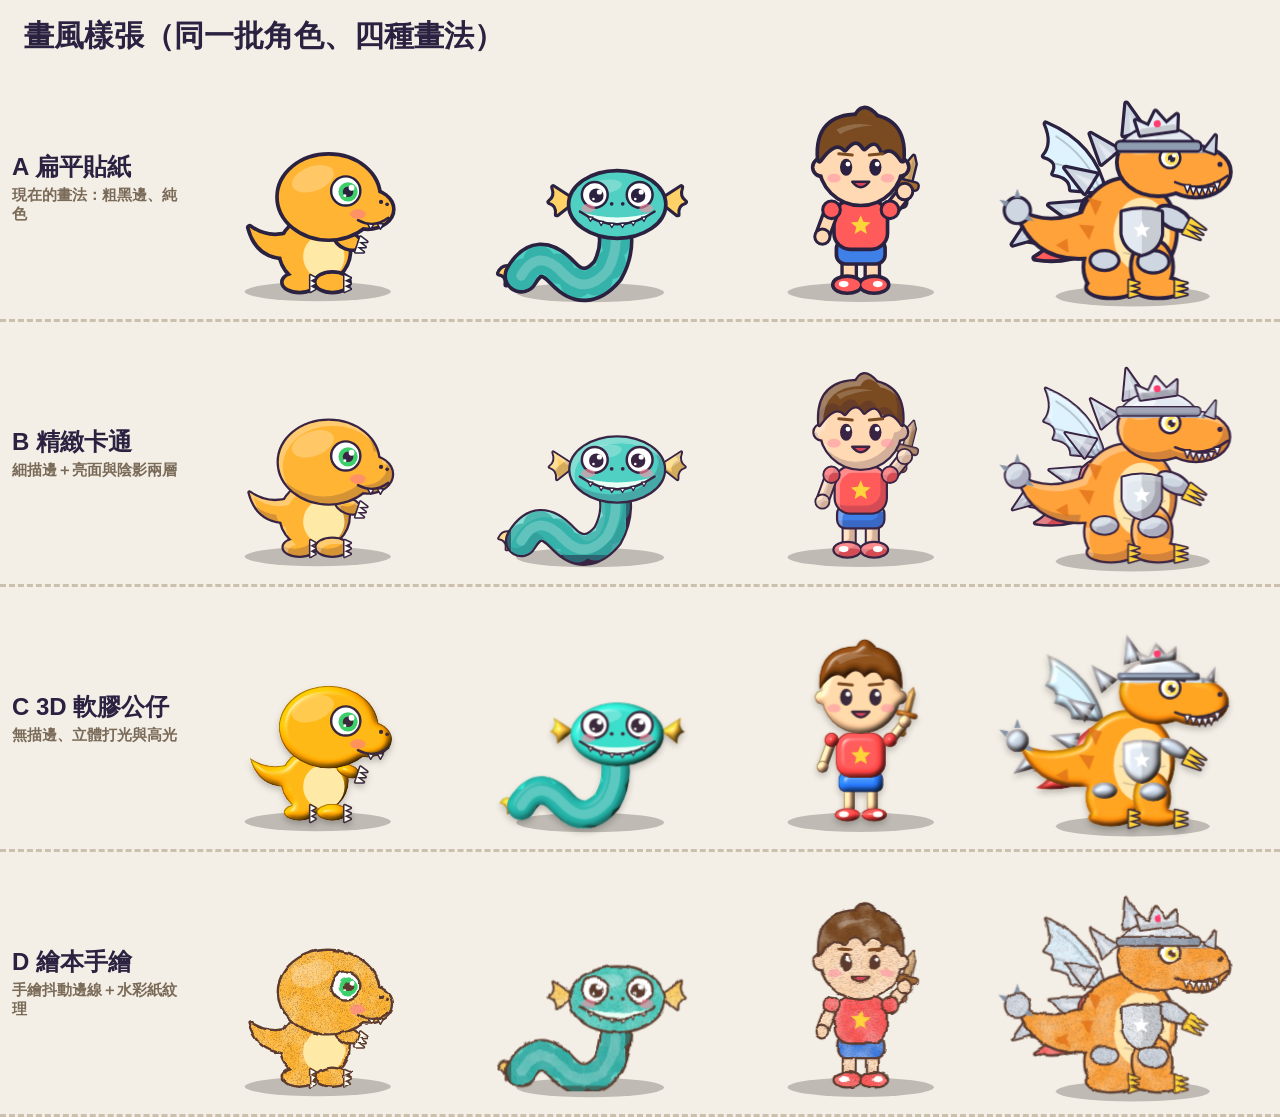
==== samples.html @ f45930a7 "設定：拿掉題型測試入口（只留 ?demo 網址），新增年級下拉選單 Co-Authored-By: Claude Fable 5.2 <noreply@anthropic.com>" ====
<!doctype html>
<html lang="zh-Hant">
<head>
<meta charset="UTF-8" />
<title>畫風樣張</title>
<link rel="stylesheet" href="css/style.css?v=22" />
<style>
  html, body { overflow: auto; background: #f4efe6; height: auto; }
  h1 { font-size: 30px; padding: 16px 24px 0; }
  .row { display: grid; grid-template-columns: 170px repeat(4, 1fr); align-items: center; border-bottom: 3px dashed #cbbfae; padding: 6px 12px; }
  .row h2 { font-size: 24px; line-height: 1.25; } .row h2 small { display: block; font-size: 15px; font-weight: 600; color: #7a6a58; margin-top: 4px; }
  .cell { height: 250px; position: relative; }
  .row.dark { background: linear-gradient(#7ec8ff, #c9efb0); }
  body.one h1 { display: none; }
  body.one .row { display: grid; grid-template-columns: 1fr 1fr; border: none; padding: 0 10px; background: linear-gradient(#bfe6ff 0, #e9f7d8 70%, #cfe9b0 100%); }
  body.one .row h2 { grid-column: 1 / 3; font-size: 34px; padding: 14px 10px 0; } body.one .row h2 small { font-size: 20px; display: inline; margin-left: 12px; }
  body.one .cell { height: 370px; }
</style>
</head>
<body>
<h1>畫風樣張（同一批角色、四種畫法）</h1>
<div id="out"></div>
<script type="module">
import { charSVG, setArtStyle, monsterSVG, MONSTERS } from './js/characters.js?v=22';
const only = new URLSearchParams(location.search).get('s');
if (only) document.body.classList.add('one');
const styles = [
  ['flat', 'A 扁平貼紙', '現在的畫法：粗黑邊、純色'],
  ['cel', 'B 精緻卡通', '細描邊＋亮面與陰影兩層'],
  ['toy', 'C 3D 軟膠公仔', '無描邊、立體打光與高光'],
  ['book', 'D 繪本手繪', '手繪抖動邊線＋水彩紙紋理'],
].filter((x) => !only || x[0] === only);
const up = { armor: 2, crown: 2, wings: 2, cape: 1, weapon: 2 };
let h = '';
for (const [id, name, desc] of styles) {
  setArtStyle(id);
  h += `<div class="row"><h2>${name}<small>${desc}</small></h2>` +
    `<div class="cell">${charSVG('dino', { level: 1, up: {} }, { fit: true })}</div>` +
    `<div class="cell">${charSVG('sea', { level: 1, up: {} }, { fit: true })}</div>` +
    `<div class="cell">${charSVG('boy', { level: 1, up: {} }, { fit: true })}</div>` +
    `<div class="cell">${charSVG('dino', { level: 10, up }, { fit: true })}</div></div>`;
}
setArtStyle('flat');
document.getElementById('out').innerHTML = h;
</script>
</body>
</html>
---- css/style.css ----
:root { --ink: #2b2140; --orange: #ff9f1c; --green: #2ec27e; --blue: #3f8cff; --cream: #fff8ea; }
* { box-sizing: border-box; margin: 0; padding: 0; touch-action: manipulation; -webkit-touch-callout: none; -webkit-user-select: none; user-select: none; -webkit-tap-highlight-color: transparent; }
html, body { width: 100%; height: 100%; overflow: hidden; background: radial-gradient(circle at 50% 40%, #3a2a78, #150d33); font-family: 'Fredoka', 'Noto Sans TC', 'PingFang TC', 'Microsoft JhengHei', sans-serif; font-weight: 700; color: var(--ink); }
button { font: inherit; color: inherit; border: none; background: none; cursor: pointer; }
#stage { position: absolute; left: 50%; top: 50%; width: 1024px; height: 768px; overflow: hidden; transform-origin: center; background: #222; box-shadow: 0 0 60px rgba(0, 0, 0, .5); }
.bg { position: absolute; inset: 0; }
.bg.dim::after { content: ''; position: absolute; inset: 0; background: rgba(255, 255, 255, .42); backdrop-filter: blur(3px); -webkit-backdrop-filter: blur(3px); }
.bg.dim2::after { content: ''; position: absolute; inset: 0; background: rgba(27, 17, 64, .72); }
.scene-svg { width: 100%; height: 100%; display: block; }
.scene-img { width: 100%; height: 100%; display: block; object-fit: cover; pointer-events: none; }
/* 圖片小圖示：題目裡的東西、關卡圖示、升級卡圖示 */
.pic, .ico { display: block; width: 100%; height: 100%; object-fit: contain; pointer-events: none; }
/* 圓框、方框裡的圖示要給固定大小，否則瘦高的圖（長高箭頭、氣球、冰淇淋）會撐出框外 */
.badge .ico { width: 42px; height: 42px; }
.sdot .pic { width: 42px; height: 42px; }
.pic.inl { display: inline-block; width: auto; height: 1.35em; vertical-align: -.32em; margin: 0 3px; }
.char-svg { width: 100%; height: 100%; display: block; overflow: visible; }

/* ---------- 通用按鈕 ---------- */
.bigbtn { position: absolute; left: 50%; bottom: 28px; transform: translateX(-50%); font-size: 40px; font-weight: 900; padding: 14px 54px 18px; color: #fff; text-shadow: 0 3px 0 rgba(0, 0, 0, .25); background: linear-gradient(#ffc247, #ff8a00); border: 5px solid var(--ink); border-radius: 32px; box-shadow: 0 9px 0 var(--ink), 0 16px 24px rgba(0, 0, 0, .25); white-space: nowrap; animation: btnpulse 1.4s ease-in-out infinite; }
.bigbtn:active { transform: translateX(-50%) translateY(7px); box-shadow: 0 2px 0 var(--ink); animation: none; }
.bigbtn.gold { background: linear-gradient(#fff27a, #ffb300); color: #7a4a00; text-shadow: 0 2px 0 rgba(255, 255, 255, .6); }
.bigbtn:disabled { filter: grayscale(.6); animation: none; }
@keyframes btnpulse { 50% { transform: translateX(-50%) scale(1.05); } }
.rbtn { width: 66px; height: 66px; border-radius: 50%; background: #fff; border: 4px solid var(--ink); box-shadow: 0 5px 0 var(--ink); font-size: 30px; display: grid; place-items: center; position: relative; flex: none; }
.rbtn:active { transform: translateY(4px); box-shadow: 0 1px 0 var(--ink); }
.rbtn small { position: absolute; bottom: -24px; left: 50%; transform: translateX(-50%); font-size: 14px; white-space: nowrap; color: #fff; text-shadow: 0 2px 0 var(--ink), 0 0 6px var(--ink); }

/* ---------- 標題 ---------- */
.title-bg { background: #2a1a6e url(../img/bg_title.webp?a=1) center / cover no-repeat; }
.stars { position: absolute; inset: 0; background-image: radial-gradient(2px 2px at 8% 12%, #fff, transparent), radial-gradient(3px 3px at 22% 30%, #fff, transparent), radial-gradient(2px 2px at 40% 8%, #fff, transparent), radial-gradient(3px 3px at 62% 20%, #fff, transparent), radial-gradient(2px 2px at 78% 10%, #fff, transparent), radial-gradient(3px 3px at 92% 28%, #fff, transparent), radial-gradient(2px 2px at 14% 46%, #fff, transparent), radial-gradient(2px 2px at 88% 50%, #fff, transparent), radial-gradient(2px 2px at 50% 34%, #fff, transparent); animation: twinkle 2.4s ease-in-out infinite; }
.logo { position: absolute; top: 40px; width: 100%; text-align: center; font-size: 104px; font-weight: 900; line-height: 1; color: #ffd43a; -webkit-text-stroke: 12px var(--ink); paint-order: stroke fill; text-shadow: 0 10px 0 var(--ink); letter-spacing: 4px; }
.logo .l2 { color: #7dffb0; margin-left: 10px; }
.t-row { position: absolute; top: 190px; left: 0; right: 0; display: flex; justify-content: center; gap: 10px; }
.t-char { width: 300px; height: 380px; animation: bob 1.6s ease-in-out infinite; }
.fsbtn { position: absolute; right: 20px; top: 20px; }
@keyframes bob { 50% { transform: translateY(-14px); } }

/* ---------- 選角 ---------- */
.sel-title { position: absolute; top: 34px; width: 100%; text-align: center; font-size: 64px; font-weight: 900; color: #fff; -webkit-text-stroke: 9px var(--ink); paint-order: stroke fill; }
.sel-row { position: absolute; top: 150px; left: 0; right: 0; display: flex; justify-content: center; gap: 28px; }
.sel-card { position: relative; width: 296px; height: 540px; border: 6px solid var(--ink); border-radius: 36px; overflow: hidden; box-shadow: 0 12px 0 var(--ink), 0 22px 30px rgba(0, 0, 0, .35); background: #fff; transition: transform .25s; animation: cardin .5s backwards; }
.sel-card:nth-child(2) { animation-delay: .1s; } .sel-card:nth-child(3) { animation-delay: .2s; }
.sel-card:active { transform: scale(.96); }
.sel-card.picked { transform: scale(1.08); z-index: 2; box-shadow: 0 12px 0 var(--ink), 0 0 0 10px #ffd43a, 0 0 60px #ffd43a; }
.sel-scene { position: absolute; inset: 0; }
.sel-char { position: absolute; left: 0; right: 0; top: 60px; height: 340px; animation: bob 1.8s ease-in-out infinite; }
.sel-name { position: absolute; left: 0; right: 0; bottom: 0; height: 128px; padding-top: 6px; background: #fff; border-top: 6px solid var(--ink); font-size: 40px; font-weight: 900; text-align: center; }
.sel-lv { position: absolute; left: 50%; bottom: 12px; transform: translateX(-50%); background: var(--orange); color: #fff; border: 4px solid var(--ink); border-radius: 20px; padding: 0 20px; font-size: 24px; }

/* ---------- 主畫面 ---------- */
.topbar { position: absolute; top: 16px; left: 20px; right: 20px; display: flex; gap: 14px; align-items: center; z-index: 3; }
.grow { flex: 1; }
.plate { position: absolute; left: 22px; top: 122px; width: 300px; padding: 14px 18px 16px; background: rgba(255, 255, 255, .94); border: 5px solid var(--ink); border-radius: 28px; box-shadow: 0 8px 0 var(--ink); z-index: 2; }
.plate .lv { position: absolute; right: -16px; top: -22px; background: linear-gradient(#ffc247, #ff8a00); color: #fff; border: 5px solid var(--ink); border-radius: 22px; padding: 2px 16px; font-size: 26px; transform: rotate(6deg); box-shadow: 0 5px 0 var(--ink); }
.plate .lv b { font-size: 36px; }
.plate .nm { font-size: 38px; font-weight: 900; line-height: 1.2; }
.xpbar { position: relative; height: 30px; margin-top: 8px; background: #e6e0f2; border: 4px solid var(--ink); border-radius: 18px; overflow: hidden; }
.xpbar i { display: block; height: 100%; background: linear-gradient(#7dffb0, #2ec27e); border-right: 4px solid var(--ink); transition: width .8s; }
.xpbar span { position: absolute; inset: 0; text-align: center; font-size: 17px; line-height: 22px; }
.plate .sub { display: flex; justify-content: space-between; margin-top: 8px; font-size: 18px; }
.plate .sub b { color: #e8483f; font-size: 22px; }
.badges { position: absolute; right: 20px; top: 122px; width: 250px; display: flex; flex-wrap: wrap; gap: 8px; justify-content: flex-end; z-index: 2; }
.badge { position: relative; width: 56px; height: 56px; padding: 4px; display: grid; place-items: center; font-size: 30px; background: #fff; border: 4px solid var(--ink); border-radius: 18px; box-shadow: 0 4px 0 var(--c); }
.badge b { position: absolute; right: -8px; bottom: -8px; width: 26px; height: 26px; background: var(--c); color: #fff; border: 3px solid var(--ink); border-radius: 50%; font-size: 15px; line-height: 20px; text-align: center; }
.hero { position: absolute; left: 50%; top: 176px; width: 470px; height: 470px; margin-left: -235px; z-index: 1; }
.jump { animation: jump .6s; }
@keyframes jump { 30% { transform: translateY(-46px) scale(1.04, .96); } 60% { transform: translateY(0) scale(.96, 1.04); } }

/* ---------- 任務 ---------- */
.mtop { position: absolute; top: 14px; left: 20px; right: 20px; height: 66px; display: flex; align-items: center; gap: 16px; z-index: 3; }
.stages { flex: 1; display: flex; align-items: center; justify-content: center; gap: 6px; }
.sdot { width: 60px; height: 60px; padding: 5px; display: grid; place-items: center; font-size: 30px; background: #fff; border: 4px solid var(--ink); border-radius: 50%; opacity: .55; transition: .3s; }
.sdot.on { opacity: 1; transform: scale(1.18); box-shadow: 0 0 0 6px #ffd43a; }
.sdot.done { opacity: 1; background: #7dffb0; }
.sline { width: 40px; height: 8px; background: var(--ink); border-radius: 4px; opacity: .5; }
.pips { display: flex; gap: 8px; width: 110px; justify-content: flex-end; }
.pips i { width: 24px; height: 24px; border-radius: 50%; border: 4px solid var(--ink); background: #fff; }
.pips i.done { background: var(--green); } .pips i.now { background: #ffd43a; transform: scale(1.2); }
.prompt { position: absolute; top: 90px; left: 36px; right: 36px; min-height: 96px; display: flex; align-items: center; gap: 16px; padding: 10px 22px 10px 14px; background: #fff; border: 5px solid var(--ink); border-radius: 30px; box-shadow: 0 7px 0 var(--ink); z-index: 2; }
#ptext { font-size: 31px; line-height: 1.32; font-weight: 900; }
#ptext em { font-style: normal; color: #e8483f; font-size: 42px; padding: 0 2px; }
.qscene { position: absolute; top: 204px; left: 36px; right: 36px; height: 326px; display: flex; align-items: center; justify-content: center; gap: 26px; border: 5px solid var(--ink); border-radius: 30px; box-shadow: 0 7px 0 var(--ink); background: linear-gradient(#fff8ea, #ffe9c2); overflow: hidden; z-index: 1; }
.qscene::before { position: absolute; left: 14px; top: 8px; font-size: 54px; opacity: .9; }
.qscene[data-bg=basket] { background: linear-gradient(#fff3d6, #ffd9a0); } .qscene[data-bg=basket]::before { content: ''; width: 70px; height: 70px; background: url(../img/basket.webp?a=1) center / contain no-repeat; }
.qscene[data-bg=pen] { background: linear-gradient(#e2f7c8, #a8e08a); } .qscene[data-bg=pen]::before { content: '🏡'; }
.qscene[data-bg=pond] { background: linear-gradient(#d2f3ff, #8fd6f5); } .qscene[data-bg=pond]::before { content: '🌿'; }
.qscene[data-bg=tree] { background: linear-gradient(#d9f2ff, #b8e8a8); } .qscene[data-bg=tree]::before { content: '🌳'; }
.qscene[data-bg=sea] { background: linear-gradient(#bff0ff, #5cc0ee); } .qscene[data-bg=sea]::before { content: '🌊'; }
.qscene[data-bg=garden] { background: linear-gradient(#ffe6f2, #c8f0b0); } .qscene[data-bg=garden]::before { content: '🌷'; }
.qscene[data-bg=nest] { background: linear-gradient(#fff0d0, #e8c890); } .qscene[data-bg=nest]::before { content: '🌴'; }
.qscene[data-bg=plate] { background: linear-gradient(#fff0f6, #ffd0e0); } .qscene[data-bg=plate]::before { content: '🍽️'; }
.qscene[data-bg=party] { background: linear-gradient(#fff6c8, #e2d0ff); } .qscene[data-bg=party]::before { content: '🎉'; }
.qscene[data-bg=road] { background: linear-gradient(#e8eef5, #c2ccd8); } .qscene[data-bg=road]::before { content: '🚦'; }
.qscene[data-bg=piggy] { background: linear-gradient(#fff0f4, #ffc8d8); } .qscene[data-bg=piggy]::before { content: ''; width: 70px; height: 70px; background: url(../img/piggybank.webp?a=1) center / contain no-repeat; }
.qscene[data-bg=shop] { background: linear-gradient(#fff6e0, #ffd890); } .qscene[data-bg=shop]::before { content: '🏪'; }
.qscene[data-bg=box] { background: linear-gradient(#f2e8ff, #d0c0ff); } .qscene[data-bg=box]::before { content: ''; width: 70px; height: 70px; background: url(../img/gift.webp?a=1) center / contain no-repeat; }
.grp { padding: 14px 16px; background: rgba(255, 255, 255, .62); border: 4px dashed rgba(43, 33, 64, .35); border-radius: 26px; }
.grp.new { border-color: #ff9f1c; background: rgba(255, 245, 200, .8); }
.items { display: grid; grid-template-columns: repeat(5, 70px); gap: 4px 2px; min-height: 70px; }
.it { position: relative; width: 70px; height: 70px; font-size: 54px; line-height: 70px; text-align: center; filter: drop-shadow(0 3px 0 rgba(0, 0, 0, .16)); }
.it b, .coin b { display: none; position: absolute; right: -4px; top: -6px; min-width: 30px; height: 30px; padding: 0 4px; background: #ff5b5b; color: #fff; border: 3px solid var(--ink); border-radius: 15px; font-size: 18px; line-height: 24px; font-style: normal; z-index: 2; }
.numbered b { display: block; animation: pop .3s backwards; }
.count { animation: countpop .45s; }
.drop { animation: dropin .5s backwards; animation-delay: calc(var(--i, 0) * 70ms + 500ms); }
.leave { animation: leave .9s forwards; animation-delay: calc(var(--i, 0) * 60ms + 1300ms); }
.op { font-size: 84px; font-weight: 900; color: #ff8a00; -webkit-text-stroke: 6px var(--ink); paint-order: stroke fill; }
.slot { border: 4px dashed rgba(43, 33, 64, .5); border-radius: 50%; width: 62px; height: 62px; margin: 4px; filter: none; }
.goods { display: block; width: 150px; height: 150px; margin: 0 auto; font-size: 110px; filter: drop-shadow(0 6px 0 rgba(0, 0, 0, .18)); }
@keyframes dropin { 0% { transform: translateY(-160px) scale(.4); opacity: 0; } 70% { transform: translateY(8px) scale(1.1); } }
@keyframes leave { to { transform: translate(26px, -30px) rotate(24deg) scale(.82); opacity: .34; filter: grayscale(1); } }
@keyframes pop { 0% { transform: scale(0); } 70% { transform: scale(1.3); } }
@keyframes countpop { 40% { transform: scale(1.35) translateY(-8px); } }
/* 硬幣 */
.items.coins { grid-template-columns: repeat(5, 66px); gap: 6px 4px; }
.items.coins.big { display: flex; gap: 14px; align-items: center; }
.coin { position: relative; display: inline-grid; place-items: center; border-radius: 50%; border: 4px solid var(--ink); box-shadow: 0 5px 0 rgba(0, 0, 0, .28), inset 0 0 0 5px rgba(255, 255, 255, .35); flex: none; cursor: pointer; }
.coin i { font-style: normal; font-weight: 900; }
.coin.c1 { width: 60px; height: 60px; background: radial-gradient(circle at 35% 30%, #ffd9a8, #e8964a 60%, #c2702a); color: #7a3f0e; font-size: 32px; }
.coin.c5 { width: 80px; height: 80px; background: radial-gradient(circle at 35% 30%, #ffffff, #d5dde6 60%, #9aa7b8); color: #3a4658; font-size: 42px; }
.coin i::after { content: '元'; font-size: .42em; margin-left: 1px; }
.shopitem { position: relative; text-align: center; }
.tag { margin-top: -6px; background: #ff5b5b; color: #fff; border: 4px solid var(--ink); border-radius: 16px; padding: 2px 18px; font-size: 32px; font-weight: 900; transform: rotate(-4deg); display: inline-block; }
.tray, .wallet { position: relative; width: 290px; height: 274px; padding: 44px 12px 12px; border-radius: 26px; border: 5px dashed var(--ink); background: rgba(255, 255, 255, .7); }
.wallet { border-style: solid; background: #f2dca8; width: 336px; }
.traylabel, .walletlabel { position: absolute; top: 8px; left: 0; right: 0; text-align: center; font-size: 22px; opacity: .75; }
.traycoins, .walletcoins { display: flex; flex-wrap: wrap; gap: 8px; align-items: center; justify-content: center; }
.traysum { position: absolute; bottom: 8px; left: 0; right: 0; text-align: center; font-size: 24px; color: #e8483f; }
.shake { animation: shake .4s; }
@keyframes shake { 20%, 60% { transform: translateX(-10px); } 40%, 80% { transform: translateX(10px); } }
/* 答案 */
.answers { position: absolute; top: 548px; left: 226px; right: 36px; height: 196px; display: flex; align-items: center; justify-content: center; gap: 26px; z-index: 2; }
.ans { width: 150px; height: 138px; font-size: 84px; font-weight: 900; line-height: 1; color: var(--ink); background: linear-gradient(#ffffff, #e8f1ff); border: 6px solid var(--ink); border-radius: 34px; box-shadow: 0 10px 0 var(--ink); animation: pop .35s backwards; }
.ans:nth-child(2) { animation-delay: .06s; } .ans:nth-child(3) { animation-delay: .12s; } .ans:nth-child(4) { animation-delay: .18s; }
.ans:active { transform: translateY(8px); box-shadow: 0 2px 0 var(--ink); }
.ans.ok { background: linear-gradient(#b8ffd6, #2ec27e); color: #fff; transform: scale(1.12); }
.ans.no { background: #e6e0f2; color: #a79fbd; box-shadow: 0 4px 0 #a79fbd; border-color: #a79fbd; animation: shake .4s; }
.ans.glowme { animation: glowme .7s infinite alternate; }
@keyframes glowme { to { box-shadow: 0 10px 0 var(--ink), 0 0 0 10px #ffd43a, 0 0 50px #ffd43a; transform: scale(1.1); } }
.paybtn { width: 300px; font-size: 54px; background: linear-gradient(#b8ffd6, #2ec27e); color: #fff; text-shadow: 0 3px 0 rgba(0, 0, 0, .25); }
.mini { position: absolute; left: 4px; top: 536px; width: 220px; height: 220px; z-index: 2; pointer-events: none; }
.eq { position: absolute; left: 50%; top: 290px; transform: translate(-50%, 0) scale(0); padding: 6px 54px 12px; font-size: 110px; font-weight: 900; color: #fff; background: linear-gradient(#ffc247, #ff8a00); border: 7px solid var(--ink); border-radius: 44px; box-shadow: 0 12px 0 var(--ink), 0 0 80px rgba(255, 212, 58, .9); white-space: nowrap; z-index: 5; transition: transform .35s cubic-bezier(.3, 1.7, .5, 1); text-shadow: 0 5px 0 rgba(0, 0, 0, .25); }
.eq.show { transform: translate(-50%, 0) scale(1); }
.banner { position: absolute; left: 0; right: 0; top: 250px; height: 220px; display: flex; flex-direction: column; align-items: center; justify-content: center; background: linear-gradient(90deg, transparent, rgba(43, 33, 64, .92) 20%, rgba(43, 33, 64, .92) 80%, transparent); color: #fff; z-index: 6; transform: scaleY(0); transition: transform .25s; pointer-events: none; }
.banner.show { transform: scaleY(1); }
.banner small { font-size: 34px; color: #ffd43a; } .banner b { font-size: 76px; font-weight: 900; } .banner b .pic { display: inline-block; width: auto; height: 1.15em; vertical-align: -.22em; margin-right: 8px; }
.burst { position: absolute; font-size: 40px; z-index: 8; pointer-events: none; animation: burst .8s ease-out forwards; margin: -20px; }
@keyframes burst { to { transform: translate(var(--dx), var(--dy)) scale(.3) rotate(200deg); opacity: 0; } }
.confetti { position: absolute; inset: 0; pointer-events: none; z-index: 9; overflow: hidden; }
.confetti i { position: absolute; top: -20px; width: 14px; height: 20px; border-radius: 4px; animation: fall linear forwards; }
@keyframes fall { to { transform: translate(var(--x), 820px) rotate(var(--r)); } }

/* ---------- 結算 / 視窗 ---------- */
.overlay, .modal { position: absolute; inset: 0; background: rgba(27, 17, 64, .7); display: grid; place-items: center; z-index: 7; }
.rbox, .mbox { position: relative; width: 600px; padding: 30px 30px 130px; text-align: center; background: var(--cream); border: 6px solid var(--ink); border-radius: 40px; box-shadow: 0 12px 0 var(--ink); animation: pop .4s; }
.rbox h2 { font-size: 64px; font-weight: 900; color: #ff8a00; -webkit-text-stroke: 8px var(--ink); paint-order: stroke fill; }
.rstars { font-size: 92px; margin: 6px 0; } .rstars span { display: inline-block; filter: grayscale(1) opacity(.3); } .rstars span.on { filter: none; animation: pop .5s backwards; }
.rline { font-size: 30px; } .rline b { font-size: 44px; color: var(--green); }
.rxp { font-size: 38px; margin-top: 6px; } .rxp b { font-size: 56px; color: #e8483f; }
.mbox { padding-bottom: 30px; width: 520px; } .mbox h3 { font-size: 44px; margin-bottom: 14px; }
.mbtn { display: block; width: 100%; margin-top: 14px; padding: 14px; font-size: 28px; background: #fff; border: 5px solid var(--ink); border-radius: 22px; box-shadow: 0 6px 0 var(--ink); }
.mbtn.danger { background: #ffd9d9; } .mbtn.ok { background: #b8ffd6; }

/* ---------- 升級卡 ---------- */
.c-title { position: absolute; top: 40px; width: 100%; text-align: center; font-size: 54px; font-weight: 900; color: #fff; -webkit-text-stroke: 9px var(--ink); paint-order: stroke fill; z-index: 2; }
.c-title.gold { color: #ffd43a; font-size: 62px; }
.cards { position: absolute; top: 160px; left: 0; right: 0; display: flex; justify-content: center; gap: 30px; z-index: 2; }
.card { position: relative; width: 270px; height: 430px; padding-top: 22px; background: linear-gradient(var(--c) 0 150px, #fff 150px); border: 6px solid var(--ink); border-radius: 34px; box-shadow: 0 12px 0 var(--ink), 0 24px 34px rgba(0, 0, 0, .4); text-align: center; overflow: hidden; animation: cardin .55s backwards; transition: transform .4s, opacity .4s; }
.card:active { transform: scale(.96); }
.card.chosen { transform: scale(1.14) translateY(-10px); box-shadow: 0 12px 0 var(--ink), 0 0 0 10px #ffd43a, 0 0 80px #ffd43a; z-index: 3; }
.card.fade { opacity: 0; transform: scale(.8) translateY(40px); }
.c-icon { height: 128px; padding: 0 30px; font-size: 104px; line-height: 128px; filter: drop-shadow(0 6px 0 rgba(0, 0, 0, .22)); }
.c-name { margin-top: 12px; font-size: 38px; font-weight: 900; }
.c-pips { display: flex; justify-content: center; gap: 7px; margin: 10px 0; }
.c-pips i { width: 22px; height: 22px; border-radius: 50%; border: 4px solid var(--ink); background: #e6e0f2; } .c-pips i.on { background: var(--c); }
.c-desc { padding: 0 18px; font-size: 25px; line-height: 1.3; color: #5a4f78; }
.goldcard { width: 360px; height: 500px; background: linear-gradient(135deg, #fff6a8, #ffc93c 40%, #ff9f1c 70%, #fff6a8); animation: cardin .7s backwards, goldpulse 1.2s ease-in-out infinite alternate; }
.goldcard .c-icon { height: 90px; font-size: 80px; line-height: 90px; } .goldcard .c-name { font-size: 50px; color: #7a3f00; margin-top: 0; }
.goldcard .c-desc { color: #7a3f00; font-size: 28px; }
.c-sil { width: 230px; height: 230px; margin: 0 auto; filter: brightness(0); opacity: .82; }
.shine { position: absolute; top: -50%; left: -80%; width: 60%; height: 200%; background: linear-gradient(90deg, transparent, rgba(255, 255, 255, .85), transparent); transform: rotate(20deg); animation: shine 1.8s infinite; pointer-events: none; }
@keyframes shine { to { left: 140%; } }
@keyframes goldpulse { to { box-shadow: 0 12px 0 var(--ink), 0 0 0 8px #fff27a, 0 0 90px #ffd43a; } }
@keyframes cardin { 0% { transform: translateY(500px) rotate(14deg); opacity: 0; } }

/* ---------- 戰鬥 ---------- */
.b-title { position: absolute; top: 22px; width: 100%; text-align: center; font-size: 46px; font-weight: 900; color: #fff; -webkit-text-stroke: 8px var(--ink); paint-order: stroke fill; z-index: 3; }
.b-title b { color: #ff7a7a; }
.hpwrap { position: absolute; top: 96px; right: 60px; width: 400px; color: #fff; font-size: 22px; text-align: right; z-index: 3; }
.hpbar { height: 34px; margin-top: 4px; background: #3a2a5a; border: 5px solid var(--ink); border-radius: 20px; overflow: hidden; }
.hpbar i { display: block; width: 100%; height: 100%; background: linear-gradient(#ff8a8a, #e8303a); transition: width .3s; }
.b-hero { position: absolute; left: 50px; top: 240px; width: 380px; height: 380px; z-index: 2; transition: transform .22s cubic-bezier(.5, 0, .3, 1.4); }
.b-hero.lunge { transform: translateX(330px) scale(1.08); }
.b-mon { position: absolute; right: 50px; top: 236px; width: 390px; height: 390px; z-index: 1; }
.b-mon.boss { right: 20px; top: 150px; width: 480px; height: 480px; }
.b-mon.hit { animation: hitshake .36s; filter: brightness(2.2) saturate(.4); }
.b-mon.defeated { animation: defeated 1s forwards; }
@keyframes hitshake { 25% { transform: translate(26px, -8px) rotate(6deg); } 50% { transform: translate(-12px, 4px) rotate(-4deg); } 75% { transform: translate(12px, 0); } }
@keyframes defeated { 30% { transform: translate(60px, -60px) rotate(40deg) scale(1.1); opacity: 1; } 100% { transform: translate(260px, -360px) rotate(720deg) scale(0); opacity: 0; } }
.dmg { position: absolute; left: 20%; top: 14%; font-size: 58px; font-weight: 900; color: #fff; -webkit-text-stroke: 7px #e8303a; paint-order: stroke fill; white-space: nowrap; animation: floatup .9s forwards; z-index: 5; }
@keyframes floatup { 0% { transform: scale(.4); } 25% { transform: scale(1.3); } 100% { transform: translateY(-110px); opacity: 0; } }
.atk { background: linear-gradient(#ff8a8a, #e8303a); }

/* ---------- 升級 / 進化動畫 ---------- */
.rays { position: absolute; left: 50%; top: 46%; width: 1500px; height: 1500px; margin: -750px; background: repeating-conic-gradient(rgba(255, 255, 255, .0) 0 12deg, rgba(255, 230, 120, .15) 12deg 24deg); border-radius: 50%; animation: spinr 9s linear infinite; }
.rays.big { background: repeating-conic-gradient(rgba(255, 255, 255, 0) 0 10deg, rgba(255, 240, 150, .32) 10deg 20deg); animation-duration: 4s; }
@keyframes spinr { to { transform: rotate(360deg); } }
.x-title { position: absolute; top: 30px; width: 100%; text-align: center; font-size: 60px; font-weight: 900; color: #ffd43a; -webkit-text-stroke: 9px var(--ink); paint-order: stroke fill; z-index: 3; }
.x-hero { position: absolute; left: 50%; top: 84px; width: 420px; height: 420px; margin-left: -210px; z-index: 2; }
.x-hero.charging { animation: charge .5s ease-in-out infinite; }
.x-hero.charging.evo { animation: evocharge 2.4s ease-in forwards; filter: brightness(0) invert(1) drop-shadow(0 0 30px #fff); }
.x-hero.reveal { animation: reveal .7s cubic-bezier(.3, 1.6, .5, 1); }
@keyframes charge { 0%, 100% { transform: translateX(-4px) scale(1); filter: brightness(1); } 50% { transform: translateX(4px) scale(1.04); filter: brightness(1.7) drop-shadow(0 0 24px #fff27a); } }
@keyframes evocharge { 0% { transform: scale(1); } 15% { transform: scale(1.12); } 30% { transform: scale(.94); } 45% { transform: scale(1.2); } 60% { transform: scale(.9); } 75% { transform: scale(1.3); } 88% { transform: scale(.86); } 100% { transform: scale(1.5); } }
@keyframes reveal { 0% { transform: scale(.3); filter: brightness(4); } 100% { transform: scale(1); filter: brightness(1); } }
.flash { position: absolute; inset: 0; background: #fff; opacity: 0; z-index: 6; pointer-events: none; }
.flash.go { animation: flash .9s; }
@keyframes flash { 0% { opacity: 0; } 25% { opacity: 1; } 100% { opacity: 0; } }
.x-info { position: absolute; left: 0; right: 0; top: 500px; bottom: 0; text-align: center; opacity: 0; transition: opacity .4s; z-index: 4; color: #fff; }
.x-info.show { opacity: 1; }
.x-name { font-size: 56px; font-weight: 900; -webkit-text-stroke: 9px var(--ink); paint-order: stroke fill; } .x-name small { font-size: 34px; color: #ffd43a; }
.x-name .ico { display: inline-block; width: auto; height: 1.3em; vertical-align: -.3em; margin-right: 6px; filter: drop-shadow(0 3px 0 rgba(0, 0, 0, .3)); }
.x-name.gold { color: #ffd43a; font-size: 70px; }
.x-desc { font-size: 30px; text-shadow: 0 3px 0 var(--ink), 0 0 10px var(--ink); margin-top: -4px; }

/* ---------- SVG 內的動畫 ---------- */
.idle { animation: idle 2.2s ease-in-out infinite; }
@keyframes idle { 50% { transform: scale(1.018, .972); } }
.blink { animation: blink 4.2s infinite; }
@keyframes blink { 0%, 93%, 100% { transform: scaleY(1); } 96% { transform: scaleY(.08); } }
.flick { animation: flick .5s ease-in-out infinite alternate; transform-origin: 0 0; }
@keyframes flick { to { transform: scale(.88, 1.22) skewX(6deg); } }
.glow { animation: glow 1.1s ease-in-out infinite alternate; }
@keyframes glow { to { opacity: .45; } }
.spin { animation: spin 14s linear infinite; }
@keyframes spin { to { transform: rotate(360deg); } }
.pulse { animation: pulse 1.8s ease-in-out infinite; transform-box: fill-box; transform-origin: center; }
@keyframes pulse { 50% { transform: scale(1.1); opacity: .75; } }
.capewave { animation: capewave 1.7s ease-in-out infinite alternate; }
.wingflap { animation: wingflap .9s ease-in-out infinite alternate; }
@keyframes wingflap { to { transform: scale(1.05, .9); } }
.floaty { animation: floaty 2.4s ease-in-out infinite alternate; } .floaty2 { animation: floaty 2s ease-in-out -1s infinite alternate; }
@keyframes floaty { from { transform: translateY(6px) rotate(-4deg); } to { transform: translateY(-8px) rotate(4deg); } }
@keyframes capewave { to { transform: skewX(7deg) scaleY(1.03); } }
.flapL { animation: flapL .8s ease-in-out infinite alternate; transform-origin: 0 0; }
.flapR { animation: flapR .8s ease-in-out infinite alternate; transform-origin: 0 0; }
@keyframes flapL { to { transform: rotate(16deg); } } @keyframes flapR { to { transform: rotate(16deg); } }
.hop { animation: hop .9s ease-in-out infinite; }
/* 分身：半透明、左右微微晃動 */
.clone { opacity: .42; animation: clone 1.6s ease-in-out infinite alternate; }
@keyframes clone { from { transform: translateX(-5px); opacity: .3; } to { transform: translateX(5px); opacity: .5; } }
/* 氣焰：火焰往上竄 */
.ki { animation: ki .26s ease-in-out infinite alternate; transform-box: fill-box; transform-origin: 50% 100%; }
.ki2 { animation-duration: .19s; animation-direction: alternate-reverse; }
@keyframes ki { from { transform: scale(.97, .95) skewX(-2deg); } to { transform: scale(1.03, 1.07) skewX(2deg); } }
.kirise { animation: kirise 1.1s linear infinite; }
@keyframes kirise { 0% { transform: translateY(0); opacity: 0; } 20% { opacity: .9; } 100% { transform: translateY(var(--h, -300px)); opacity: 0; } }
@keyframes hop { 50% { transform: translateY(-16px) scale(.96, 1.06); } }
.swirl { animation: swirl 1.6s linear infinite; }
@keyframes swirl { to { stroke-dashoffset: -152; } }
.sway { animation: sway 3s ease-in-out infinite alternate; transform-origin: 0 0; }
@keyframes sway { from { transform: rotate(-3deg); } to { transform: rotate(4deg); } }
.sway2 { animation: sway2 3.4s ease-in-out infinite alternate; transform-box: fill-box; transform-origin: 50% 100%; }
@keyframes sway2 { from { transform: skewX(-6deg); } to { transform: skewX(6deg); } }
.drift { animation: drift 16s ease-in-out infinite alternate; } .drift2 { animation: drift 22s ease-in-out infinite alternate-reverse; }
@keyframes drift { from { transform: translateX(-40px); } to { transform: translateX(60px); } }
.smoke { animation: smoke 5s ease-in-out infinite alternate; }
@keyframes smoke { to { transform: translate(24px, -26px); opacity: .35; } }
.bubble { animation: bubble linear infinite; }
@keyframes bubble { to { transform: translateY(-860px); } }
.swim { animation: swim 18s linear infinite; } .swim2 { animation: swim 24s linear infinite reverse; }
@keyframes swim { 0% { transform: translateX(-300px); } 100% { transform: translateX(1100px); } }
.fly { animation: swim 30s linear infinite; }
.rays-svg, g.rays { animation: glow 4s ease-in-out infinite alternate; }
.twinkle { animation: twinkle 2s ease-in-out infinite; }
@keyframes twinkle { 50% { opacity: .25; } }
.flag { animation: flag 1s ease-in-out infinite alternate; transform-box: fill-box; transform-origin: 0 50%; }
@keyframes flag { to { transform: skewY(10deg) scaleX(.9); } }

/* ---------- 語音唸完前鎖定 ---------- */
.locked { pointer-events: none; }
.bigbtn.locked { filter: grayscale(.55) brightness(.92); opacity: .72; animation: none; }

/* ---------- 標題工具列 / 設定語言列 ---------- */
.t-tools { position: absolute; right: 20px; top: 20px; display: flex; gap: 14px; }
.mrow { display: flex; align-items: center; gap: 12px; margin-top: 6px; font-size: 26px; }
.mrow span { flex: none; }
.mbtn.half { flex: 1; margin-top: 0; padding: 12px 6px; font-size: 26px; }
.msel { flex: 1; min-width: 0; padding: 9px 12px; font: inherit; font-size: 26px; font-weight: 800; color: var(--ink); background: #fff; border: 5px solid var(--ink); border-radius: 22px; box-shadow: 0 6px 0 var(--ink); }
.mbtn.sel { background: #ffd43a; box-shadow: 0 6px 0 var(--ink), 0 0 0 4px #ff9f1c; }

/* ---------- 純數字算式 ---------- */
.qscene[data-bg=num] { background: linear-gradient(#eef0ff, #c8d4ff); } .qscene[data-bg=num]::before { content: '🔢'; }
.numwrap { display: flex; flex-direction: column; align-items: center; gap: 10px; }
.numq { display: flex; align-items: center; gap: 26px; font-size: 170px; font-weight: 900; line-height: 1; color: var(--ink); transition: font-size .35s; }
.numq span { animation: pop .4s backwards; }
.numq span:nth-child(2) { animation-delay: .1s; } .numq span:nth-child(3) { animation-delay: .2s; } .numq span:nth-child(4) { animation-delay: .3s; } .numq span:nth-child(5) { animation-delay: .4s; }
.nop { color: #ff8a00; -webkit-text-stroke: 8px var(--ink); paint-order: stroke fill; }
.nqm { display: inline-grid; place-items: center; min-width: 1em; height: 1.08em; padding: 0 .12em; color: #fff; background: linear-gradient(#7fb4ff, #3f8cff); border: 7px solid var(--ink); border-radius: .2em; box-shadow: 0 9px 0 var(--ink); }
.numdots { display: none; padding: 10px 14px; background: rgba(255, 255, 255, .7); border: 4px dashed rgba(43, 33, 64, .35); border-radius: 22px; }
.numwrap.hinted .numq { font-size: 92px; gap: 16px; }
.numwrap.hinted .numdots { display: block; animation: pop .35s; }
.numdots .it { width: 54px; height: 54px; font-size: 40px; line-height: 54px; }
.numdots .items { grid-template-columns: repeat(5, 54px); min-height: 54px; }
.numdots .slot { width: 46px; height: 46px; margin: 4px; }
.it.gone { opacity: .28; filter: grayscale(1); }

/* ---------- English 版面微調 ---------- */
html[lang=en] .logo { font-size: 92px; letter-spacing: 1px; }
html[lang=en] #ptext { font-size: 27px; line-height: 1.3; }
html[lang=en] #ptext em { font-size: 38px; }
html[lang=en] .plate .nm { font-size: 30px; }
html[lang=en] .sel-name { font-size: 32px; padding-top: 14px; }
html[lang=en] .c-name { font-size: 32px; } html[lang=en] .c-desc { font-size: 23px; }
html[lang=en] .goldcard .c-name { font-size: 44px; }
html[lang=en] .c-title { font-size: 48px; } html[lang=en] .c-title.gold { font-size: 56px; }
html[lang=en] .x-name.gold { font-size: 60px; }
html[lang=en] .rbox h2 { font-size: 54px; }
html[lang=en] .plate .sub { font-size: 16px; }
html[lang=en] .coin i::after { content: ''; }
html[lang=en] .coin i::before { content: '$'; font-size: .5em; vertical-align: .3em; margin-right: 1px; }
html[lang=en] .paybtn { font-size: 50px; }

.mnote { min-height: 26px; margin-top: 8px; font-size: 19px; color: #5a4f78; }

/* 設定視窗：內容變多後收緊間距，確保整個視窗都在畫面內 */
.mbox { padding: 20px 26px 22px; }
.mbox h3 { font-size: 38px; margin-bottom: 8px; }
.mbox .mbtn { margin-top: 10px; padding: 10px; font-size: 26px; }
.mbox .mbtn.half { margin-top: 0; padding: 9px 6px; }
.mnote { min-height: 22px; margin-top: 6px; font-size: 17px; line-height: 1.3; }
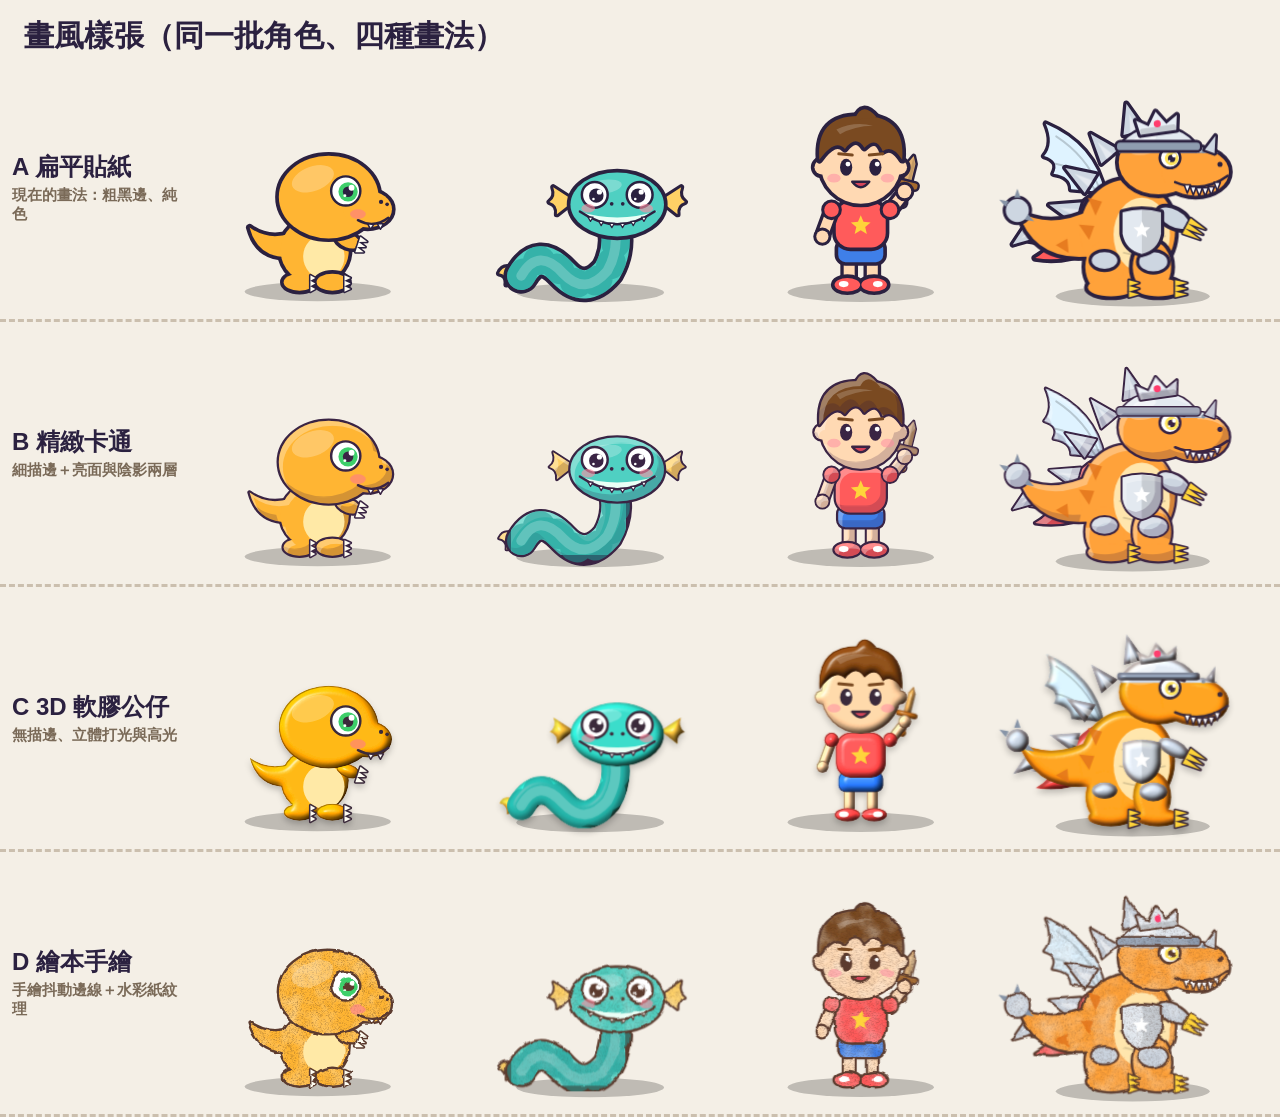
==== commit 12a05c1c: "全螢幕：手機切不成時顯示「加入主畫面」說明、Android 全螢幕後轉橫向；修兩個偶發的選項重複 Co-Authored-By: Claude Fable 5.2 <noreply@anthropic" ====
--- a/samples.html
+++ b/samples.html
@@ -3,7 +3,7 @@
 <head>
 <meta charset="UTF-8" />
 <title>畫風樣張</title>
-<link rel="stylesheet" href="css/style.css?v=22" />
+<link rel="stylesheet" href="css/style.css?v=23" />
 <style>
   html, body { overflow: auto; background: #f4efe6; height: auto; }
   h1 { font-size: 30px; padding: 16px 24px 0; }
@@ -21,7 +21,7 @@
 <h1>畫風樣張（同一批角色、四種畫法）</h1>
 <div id="out"></div>
 <script type="module">
-import { charSVG, setArtStyle, monsterSVG, MONSTERS } from './js/characters.js?v=22';
+import { charSVG, setArtStyle, monsterSVG, MONSTERS } from './js/characters.js?v=23';
 const only = new URLSearchParams(location.search).get('s');
 if (only) document.body.classList.add('one');
 const styles = [
--- a/css/style.css
+++ b/css/style.css
@@ -329,3 +329,7 @@
 .mbox .mbtn { margin-top: 10px; padding: 10px; font-size: 26px; }
 .mbox .mbtn.half { margin-top: 0; padding: 9px 6px; }
 .mnote { min-height: 22px; margin-top: 6px; font-size: 17px; line-height: 1.3; }
+
+/* 全螢幕說明（iPhone 不能直接全螢幕）；從主畫面圖示開的就不用全螢幕按鈕 */
+.fshelp { text-align: left; font-size: 24px; line-height: 1.45; font-weight: 600; } .fshelp p { margin: 8px 0; } .fshelp b { font-weight: 900; }
+.standalone #fs { display: none; }
